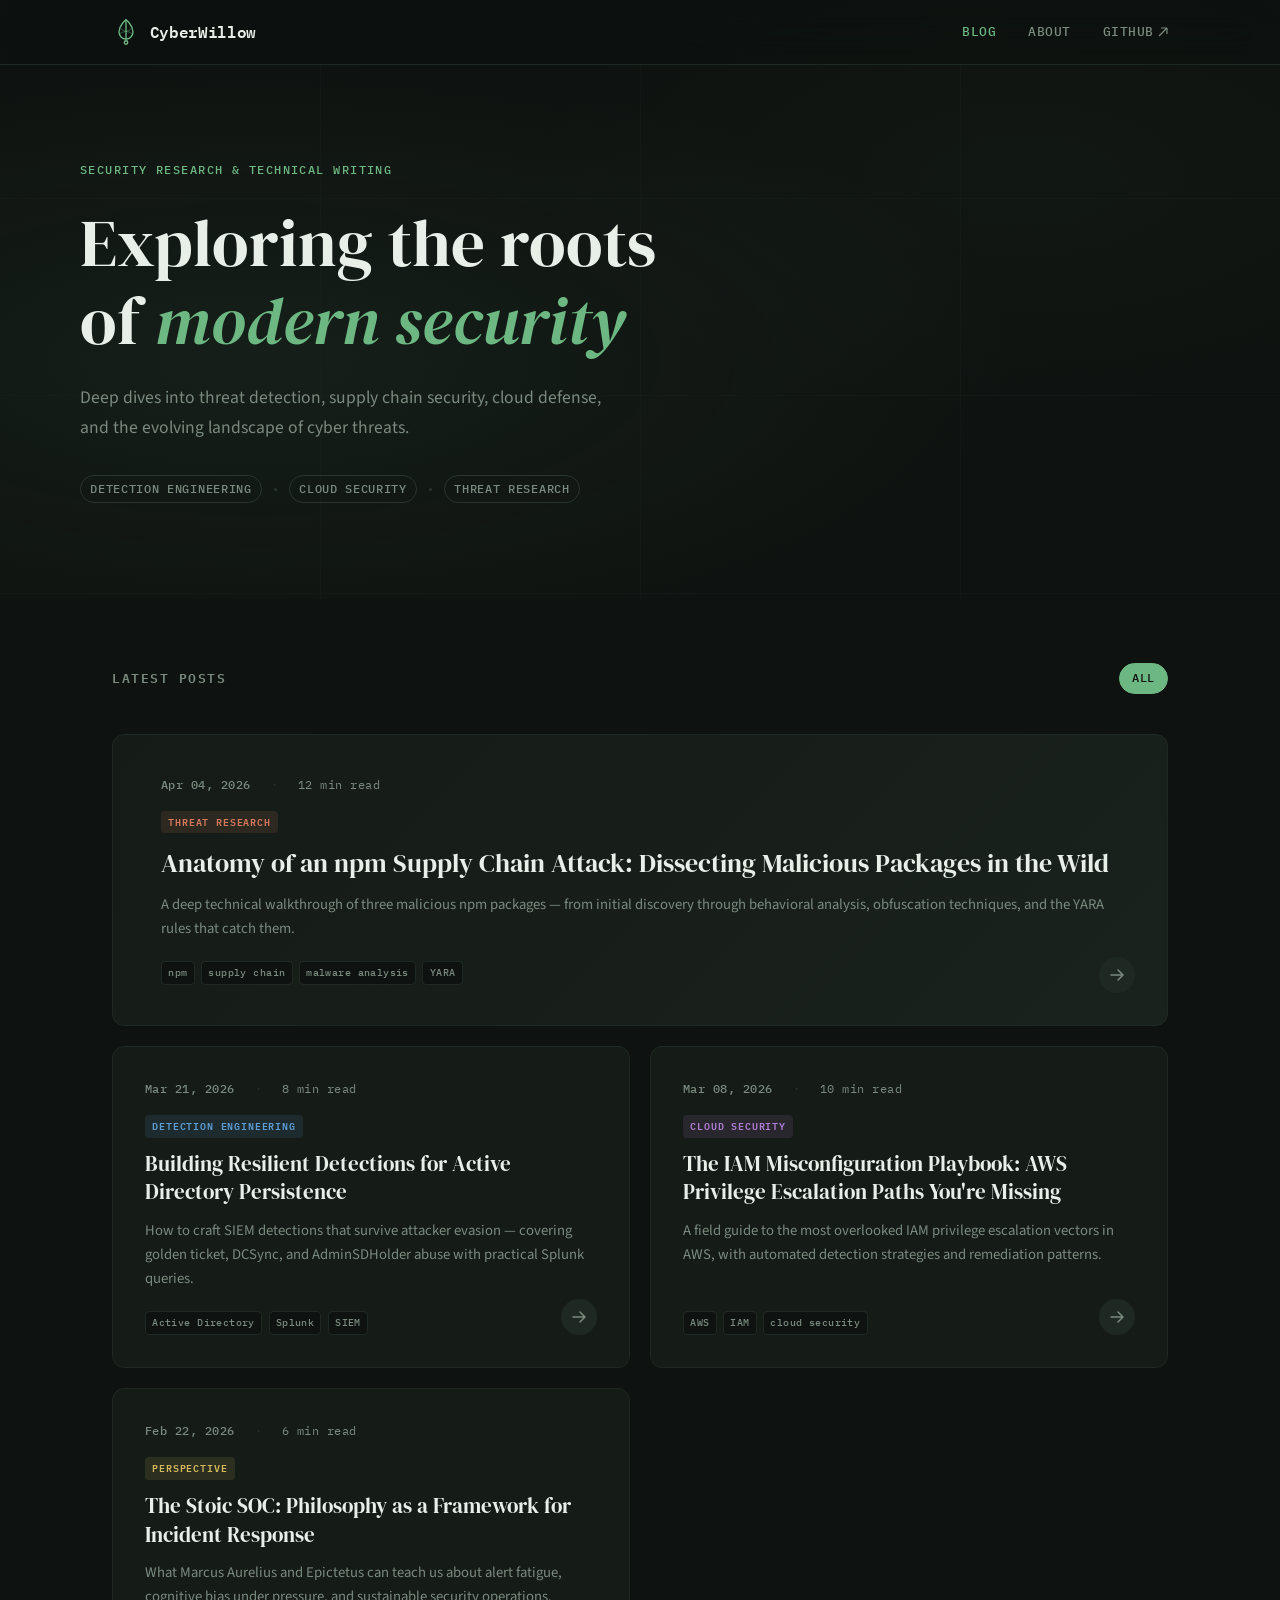
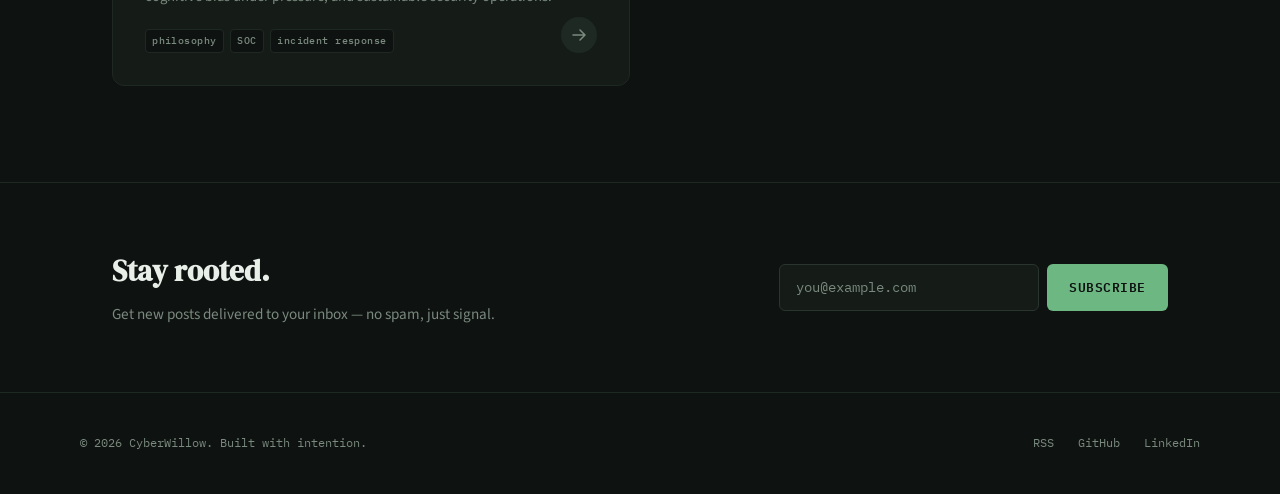
==== index.html @ e8bc6dd7 "Initial site launch — CyberWillow blog and portfolio - Homepage with 4 blog post cards and hero sect" ====
<!DOCTYPE html>
<html lang="en">
<head>
  <meta charset="UTF-8">
  <meta name="viewport" content="width=device-width, initial-scale=1.0">
  <title>CyberWillow — Security Research & Insights</title>
  <link rel="stylesheet" href="style.css">
  <link rel="preconnect" href="https://fonts.googleapis.com">
  <link rel="preconnect" href="https://fonts.gstatic.com" crossorigin>
  <link href="https://fonts.googleapis.com/css2?family=DM+Serif+Display:ital@0;1&family=IBM+Plex+Mono:wght@400;500;600&family=Source+Sans+3:wght@300;400;500;600;700&display=swap" rel="stylesheet">
</head>
<body>

  <!-- ═══════════════ NAVIGATION ═══════════════ -->
  <nav class="nav">
    <div class="nav__inner">
      <a href="/" class="nav__brand">
        <span class="nav__icon">
          <svg viewBox="0 0 32 32" fill="none" xmlns="http://www.w3.org/2000/svg">
            <path d="M16 2C16 2 8 8 8 16C8 20.4 11.6 24 16 24C20.4 24 24 20.4 24 16C24 8 16 2 16 2Z" stroke="currentColor" stroke-width="1.5" stroke-linecap="round" stroke-linejoin="round"/>
            <path d="M16 2V24" stroke="currentColor" stroke-width="1.5" stroke-linecap="round"/>
            <path d="M10 12C12 14 14 15 16 15C18 15 20 14 22 12" stroke="currentColor" stroke-width="1" stroke-linecap="round" opacity="0.5"/>
            <path d="M9 18C11.5 16 13.5 15.5 16 15.5C18.5 15.5 20.5 16 23 18" stroke="currentColor" stroke-width="1" stroke-linecap="round" opacity="0.5"/>
            <circle cx="16" cy="28" r="2" stroke="currentColor" stroke-width="1.5"/>
          </svg>
        </span>
        <span class="nav__name">CyberWillow</span>
      </a>
      <div class="nav__links">
        <a href="/" class="nav__link nav__link--active">Blog</a>
        <a href="/about.html" class="nav__link">About</a>
        <a href="https://github.com/cyberwillow" class="nav__link nav__link--ext" target="_blank" rel="noopener">
          GitHub
          <svg width="10" height="10" viewBox="0 0 10 10" fill="none"><path d="M1 9L9 1M9 1H3M9 1V7" stroke="currentColor" stroke-width="1.2"/></svg>
        </a>
      </div>
      <button class="nav__toggle" aria-label="Menu" onclick="document.body.classList.toggle('menu-open')">
        <span></span><span></span>
      </button>
    </div>
  </nav>

  <!-- ═══════════════ HERO ═══════════════ -->
  <header class="hero">
    <div class="hero__inner">
      <p class="hero__eyebrow">Security Research & Technical Writing</p>
      <h1 class="hero__title">
        <span class="hero__line">Exploring the roots</span>
        <span class="hero__line">of <em>modern security</em></span>
      </h1>
      <p class="hero__sub">
        Deep dives into threat detection, supply chain security, cloud defense,
        and the evolving landscape of cyber threats.
      </p>
      <div class="hero__meta">
        <span class="hero__tag">Detection Engineering</span>
        <span class="hero__dot"></span>
        <span class="hero__tag">Cloud Security</span>
        <span class="hero__dot"></span>
        <span class="hero__tag">Threat Research</span>
      </div>
    </div>
    <div class="hero__grid" aria-hidden="true">
      <div class="hero__gridline hero__gridline--v" style="--i:1"></div>
      <div class="hero__gridline hero__gridline--v" style="--i:2"></div>
      <div class="hero__gridline hero__gridline--v" style="--i:3"></div>
      <div class="hero__gridline hero__gridline--v" style="--i:4"></div>
      <div class="hero__gridline hero__gridline--h" style="--i:1"></div>
      <div class="hero__gridline hero__gridline--h" style="--i:2"></div>
      <div class="hero__gridline hero__gridline--h" style="--i:3"></div>
    </div>
  </header>

  <!-- ═══════════════ POSTS ═══════════════ -->
  <main class="posts">
    <div class="posts__header">
      <h2 class="posts__heading">Latest Posts</h2>
      <div class="posts__filter">
        <button class="filter-btn filter-btn--active" data-filter="all">All</button>
        <!-- Add more filter buttons as you create tag categories -->
      </div>
    </div>

    <div class="posts__grid">

      <!--
      ╔═══════════════════════════════════════════════════════════╗
      ║  HOW TO ADD A NEW POST                                    ║
      ║                                                           ║
      ║  1. Copy the <article> block below                        ║
      ║  2. Paste it at the TOP of posts__grid                    ║
      ║  3. Update the following:                                 ║
      ║     - href link to your post page                         ║
      ║     - post__date (date of publication)                    ║
      ║     - post__read (estimated read time)                    ║
      ║     - post__tag (category tag)                            ║
      ║     - post__title (title of the post)                     ║
      ║     - post__excerpt (short summary, ~2 sentences)         ║
      ║     - post__topics (comma-separated topic badges)         ║
      ║  4. Optionally set data-featured="true" for a wide card   ║
      ╚═══════════════════════════════════════════════════════════╝
      -->

      <!-- ── FEATURED POST (spans full width) ── -->
      <article class="post post--featured" data-featured="true">
        <a href="/posts/supply-chain-attacks-npm.html" class="post__link">
          <div class="post__top">
            <time class="post__date" datetime="2026-04-04">Apr 04, 2026</time>
            <span class="post__read">12 min read</span>
          </div>
          <span class="post__tag post__tag--threat">Threat Research</span>
          <h3 class="post__title">Anatomy of an npm Supply Chain Attack: Dissecting Malicious Packages in the Wild</h3>
          <p class="post__excerpt">
            A deep technical walkthrough of three malicious npm packages — from initial discovery
            through behavioral analysis, obfuscation techniques, and the YARA rules that catch them.
          </p>
          <div class="post__topics">
            <span>npm</span>
            <span>supply chain</span>
            <span>malware analysis</span>
            <span>YARA</span>
          </div>
          <span class="post__arrow">
            <svg width="20" height="20" viewBox="0 0 20 20" fill="none"><path d="M4 10H16M16 10L11 5M16 10L11 15" stroke="currentColor" stroke-width="1.5" stroke-linecap="round" stroke-linejoin="round"/></svg>
          </span>
        </a>
      </article>

      <!-- ── REGULAR POST ── -->
      <article class="post">
        <a href="/posts/ad-persistence-detection.html" class="post__link">
          <div class="post__top">
            <time class="post__date" datetime="2026-03-21">Mar 21, 2026</time>
            <span class="post__read">8 min read</span>
          </div>
          <span class="post__tag post__tag--detect">Detection Engineering</span>
          <h3 class="post__title">Building Resilient Detections for Active Directory Persistence</h3>
          <p class="post__excerpt">
            How to craft SIEM detections that survive attacker evasion — covering golden ticket,
            DCSync, and AdminSDHolder abuse with practical Splunk queries.
          </p>
          <div class="post__topics">
            <span>Active Directory</span>
            <span>Splunk</span>
            <span>SIEM</span>
          </div>
          <span class="post__arrow">
            <svg width="20" height="20" viewBox="0 0 20 20" fill="none"><path d="M4 10H16M16 10L11 5M16 10L11 15" stroke="currentColor" stroke-width="1.5" stroke-linecap="round" stroke-linejoin="round"/></svg>
          </span>
        </a>
      </article>

      <!-- ── REGULAR POST ── -->
      <article class="post">
        <a href="/posts/cloud-iam-misconfig.html" class="post__link">
          <div class="post__top">
            <time class="post__date" datetime="2026-03-08">Mar 08, 2026</time>
            <span class="post__read">10 min read</span>
          </div>
          <span class="post__tag post__tag--cloud">Cloud Security</span>
          <h3 class="post__title">The IAM Misconfiguration Playbook: AWS Privilege Escalation Paths You're Missing</h3>
          <p class="post__excerpt">
            A field guide to the most overlooked IAM privilege escalation vectors in AWS,
            with automated detection strategies and remediation patterns.
          </p>
          <div class="post__topics">
            <span>AWS</span>
            <span>IAM</span>
            <span>cloud security</span>
          </div>
          <span class="post__arrow">
            <svg width="20" height="20" viewBox="0 0 20 20" fill="none"><path d="M4 10H16M16 10L11 5M16 10L11 15" stroke="currentColor" stroke-width="1.5" stroke-linecap="round" stroke-linejoin="round"/></svg>
          </span>
        </a>
      </article>

      <!-- ── REGULAR POST ── -->
      <article class="post">
        <a href="/posts/stoic-incident-response.html" class="post__link">
          <div class="post__top">
            <time class="post__date" datetime="2026-02-22">Feb 22, 2026</time>
            <span class="post__read">6 min read</span>
          </div>
          <span class="post__tag post__tag--thought">Perspective</span>
          <h3 class="post__title">The Stoic SOC: Philosophy as a Framework for Incident Response</h3>
          <p class="post__excerpt">
            What Marcus Aurelius and Epictetus can teach us about alert fatigue,
            cognitive bias under pressure, and sustainable security operations.
          </p>
          <div class="post__topics">
            <span>philosophy</span>
            <span>SOC</span>
            <span>incident response</span>
          </div>
          <span class="post__arrow">
            <svg width="20" height="20" viewBox="0 0 20 20" fill="none"><path d="M4 10H16M16 10L11 5M16 10L11 15" stroke="currentColor" stroke-width="1.5" stroke-linecap="round" stroke-linejoin="round"/></svg>
          </span>
        </a>
      </article>

    </div>
  </main>

  <!-- ═══════════════ NEWSLETTER ═══════════════ -->
  <section class="newsletter">
    <div class="newsletter__inner">
      <div class="newsletter__text">
        <h2 class="newsletter__title">Stay rooted.</h2>
        <p class="newsletter__desc">Get new posts delivered to your inbox — no spam, just signal.</p>
      </div>
      <div class="newsletter__form">
        <input type="email" placeholder="you@example.com" class="newsletter__input" aria-label="Email address">
        <button class="newsletter__btn">Subscribe</button>
      </div>
    </div>
  </section>

  <!-- ═══════════════ FOOTER ═══════════════ -->
  <footer class="footer">
    <div class="footer__inner">
      <p class="footer__copy">&copy; 2026 CyberWillow. Built with intention.</p>
      <div class="footer__links">
        <a href="/rss.xml">RSS</a>
        <a href="https://github.com/cyberwillow" target="_blank" rel="noopener">GitHub</a>
        <a href="https://linkedin.com" target="_blank" rel="noopener">LinkedIn</a>
      </div>
    </div>
  </footer>

  <script>
    // Stagger post entrance animations
    document.querySelectorAll('.post').forEach((el, i) => {
      el.style.animationDelay = `${0.1 + i * 0.08}s`;
    });

    // Simple filter logic (extend as you add tags)
    document.querySelectorAll('.filter-btn').forEach(btn => {
      btn.addEventListener('click', () => {
        document.querySelectorAll('.filter-btn').forEach(b => b.classList.remove('filter-btn--active'));
        btn.classList.add('filter-btn--active');
      });
    });
  </script>

</body>
</html>
---- style.css ----
/* ═══════════════════════════════════════════════════════
   CyberWillow — style.css
   A dark editorial theme: deep charcoal, muted sage green,
   quiet confidence. Nature-meets-cyber.
   ═══════════════════════════════════════════════════════ */

/* ── TOKENS ── */
:root {
  --c-bg:         #0e1210;
  --c-surface:    #151b17;
  --c-surface-2:  #1a221d;
  --c-border:     #2a3530;
  --c-border-lt:  #1f2924;
  --c-text:       #c8cfc9;
  --c-text-dim:   #7a8a7f;
  --c-text-bright:#e8efe9;
  --c-accent:     #6db882;
  --c-accent-dim: #4a8a60;
  --c-accent-glow: rgba(109, 184, 130, 0.08);
  --c-tag-threat: #d4785c;
  --c-tag-detect: #5c9dd4;
  --c-tag-cloud:  #b07cd4;
  --c-tag-thought:#d4b85c;

  --f-display:    'DM Serif Display', Georgia, serif;
  --f-body:       'Source Sans 3', 'Segoe UI', sans-serif;
  --f-mono:       'IBM Plex Mono', 'Consolas', monospace;

  --w-content:    1120px;
  --w-narrow:     780px;
  --radius:       6px;
  --radius-lg:    12px;
  --transition:   0.3s cubic-bezier(0.25, 0.46, 0.45, 0.94);
}

/* ── RESET ── */
*, *::before, *::after { margin: 0; padding: 0; box-sizing: border-box; }
html { scroll-behavior: smooth; -webkit-font-smoothing: antialiased; }

body {
  font-family: var(--f-body);
  font-weight: 400;
  font-size: 16px;
  line-height: 1.7;
  color: var(--c-text);
  background: var(--c-bg);
  overflow-x: hidden;
}

a { color: inherit; text-decoration: none; }
img { max-width: 100%; display: block; }
button, input { font: inherit; border: none; outline: none; }

::selection {
  background: var(--c-accent);
  color: var(--c-bg);
}

/* ── NAVIGATION ── */
.nav {
  position: fixed;
  top: 0; left: 0; right: 0;
  z-index: 100;
  background: rgba(14, 18, 16, 0.85);
  backdrop-filter: blur(16px) saturate(1.4);
  -webkit-backdrop-filter: blur(16px) saturate(1.4);
  border-bottom: 1px solid var(--c-border-lt);
}

.nav__inner {
  max-width: var(--w-content);
  margin: 0 auto;
  padding: 0 2rem;
  height: 64px;
  display: flex;
  align-items: center;
  justify-content: space-between;
}

.nav__brand {
  display: flex;
  align-items: center;
  gap: 0.6rem;
}

.nav__icon {
  display: flex;
  width: 28px;
  height: 28px;
  color: var(--c-accent);
}

.nav__icon svg { width: 100%; height: 100%; }

.nav__name {
  font-family: var(--f-mono);
  font-weight: 600;
  font-size: 1rem;
  letter-spacing: -0.02em;
  color: var(--c-text-bright);
}

.nav__links {
  display: flex;
  align-items: center;
  gap: 2rem;
}

.nav__link {
  font-family: var(--f-mono);
  font-size: 0.8rem;
  font-weight: 500;
  letter-spacing: 0.04em;
  text-transform: uppercase;
  color: var(--c-text-dim);
  transition: color var(--transition);
  display: flex;
  align-items: center;
  gap: 4px;
}

.nav__link:hover,
.nav__link--active { color: var(--c-accent); }

.nav__toggle {
  display: none;
  flex-direction: column;
  gap: 5px;
  background: none;
  cursor: pointer;
  padding: 4px;
}
.nav__toggle span {
  width: 22px;
  height: 2px;
  background: var(--c-text);
  border-radius: 2px;
  transition: var(--transition);
}

/* ── HERO ── */
.hero {
  position: relative;
  padding: 10rem 2rem 6rem;
  overflow: hidden;
  background:
    radial-gradient(ellipse 60% 50% at 20% 60%, var(--c-accent-glow), transparent),
    radial-gradient(ellipse 40% 40% at 80% 30%, rgba(109,184,130,0.03), transparent);
}

.hero__inner {
  max-width: var(--w-content);
  margin: 0 auto;
  position: relative;
  z-index: 2;
}

.hero__eyebrow {
  font-family: var(--f-mono);
  font-size: 0.75rem;
  font-weight: 500;
  letter-spacing: 0.12em;
  text-transform: uppercase;
  color: var(--c-accent);
  margin-bottom: 1.5rem;
  animation: fadeUp 0.8s ease both;
}

.hero__title {
  font-family: var(--f-display);
  font-size: clamp(2.4rem, 5.5vw, 4.2rem);
  font-weight: 400;
  line-height: 1.15;
  color: var(--c-text-bright);
  margin-bottom: 1.5rem;
}

.hero__line {
  display: block;
  animation: fadeUp 0.8s ease both;
}
.hero__line:nth-child(1) { animation-delay: 0.1s; }
.hero__line:nth-child(2) { animation-delay: 0.2s; }

.hero__title em {
  font-style: italic;
  color: var(--c-accent);
}

.hero__sub {
  max-width: 540px;
  font-size: 1.1rem;
  color: var(--c-text-dim);
  line-height: 1.7;
  margin-bottom: 2rem;
  animation: fadeUp 0.8s ease 0.3s both;
}

.hero__meta {
  display: flex;
  align-items: center;
  gap: 0.75rem;
  flex-wrap: wrap;
  animation: fadeUp 0.8s ease 0.4s both;
}

.hero__tag {
  font-family: var(--f-mono);
  font-size: 0.72rem;
  font-weight: 500;
  letter-spacing: 0.06em;
  text-transform: uppercase;
  color: var(--c-text-dim);
  padding: 0.3em 0.8em;
  border: 1px solid var(--c-border);
  border-radius: 100px;
}

.hero__dot {
  width: 3px;
  height: 3px;
  border-radius: 50%;
  background: var(--c-border);
}

/* Hero Grid Lines (decorative) */
.hero__grid {
  position: absolute;
  inset: 0;
  z-index: 1;
  opacity: 0.25;
  pointer-events: none;
}

.hero__gridline {
  position: absolute;
  background: var(--c-border-lt);
}

.hero__gridline--v {
  width: 1px;
  top: 0;
  bottom: 0;
  left: calc(var(--i) * 25%);
}

.hero__gridline--h {
  height: 1px;
  left: 0;
  right: 0;
  top: calc(var(--i) * 33%);
}

/* ── POSTS SECTION ── */
.posts {
  max-width: var(--w-content);
  margin: 0 auto;
  padding: 4rem 2rem 6rem;
}

.posts__header {
  display: flex;
  align-items: center;
  justify-content: space-between;
  margin-bottom: 2.5rem;
  flex-wrap: wrap;
  gap: 1rem;
}

.posts__heading {
  font-family: var(--f-mono);
  font-size: 0.8rem;
  font-weight: 600;
  letter-spacing: 0.12em;
  text-transform: uppercase;
  color: var(--c-text-dim);
}

.filter-btn {
  background: none;
  font-family: var(--f-mono);
  font-size: 0.75rem;
  font-weight: 500;
  letter-spacing: 0.06em;
  text-transform: uppercase;
  color: var(--c-text-dim);
  padding: 0.35em 1em;
  border: 1px solid var(--c-border);
  border-radius: 100px;
  cursor: pointer;
  transition: all var(--transition);
}

.filter-btn:hover { border-color: var(--c-accent-dim); color: var(--c-text); }
.filter-btn--active {
  background: var(--c-accent);
  color: var(--c-bg);
  border-color: var(--c-accent);
}

/* ── POST GRID ── */
.posts__grid {
  display: grid;
  grid-template-columns: repeat(2, 1fr);
  gap: 1.25rem;
}

/* ── POST CARD ── */
.post {
  animation: fadeUp 0.6s ease both;
}

.post__link {
  display: flex;
  flex-direction: column;
  padding: 2rem;
  background: var(--c-surface);
  border: 1px solid var(--c-border-lt);
  border-radius: var(--radius-lg);
  transition: all var(--transition);
  height: 100%;
  position: relative;
  overflow: hidden;
}

.post__link::before {
  content: '';
  position: absolute;
  top: 0; left: 0;
  width: 100%;
  height: 2px;
  background: linear-gradient(90deg, var(--c-accent) 0%, transparent 100%);
  opacity: 0;
  transition: opacity var(--transition);
}

.post__link:hover {
  border-color: var(--c-border);
  background: var(--c-surface-2);
  transform: translateY(-2px);
  box-shadow: 0 8px 32px rgba(0,0,0,0.25);
}

.post__link:hover::before { opacity: 1; }

/* Featured post spans full width */
.post--featured {
  grid-column: 1 / -1;
}

.post--featured .post__link {
  padding: 2.5rem 3rem;
  background:
    linear-gradient(135deg, var(--c-surface) 0%, var(--c-surface-2) 100%);
}

.post--featured .post__title {
  font-size: 1.6rem;
}

/* Post internals */
.post__top {
  display: flex;
  align-items: center;
  gap: 1.25rem;
  margin-bottom: 1rem;
}

.post__date {
  font-family: var(--f-mono);
  font-size: 0.72rem;
  font-weight: 500;
  color: var(--c-text-dim);
  letter-spacing: 0.04em;
}

.post__read {
  font-family: var(--f-mono);
  font-size: 0.72rem;
  color: var(--c-text-dim);
  letter-spacing: 0.04em;
}

.post__read::before {
  content: '·';
  margin-right: 1.25rem;
  color: var(--c-border);
}

.post__tag {
  display: inline-block;
  font-family: var(--f-mono);
  font-size: 0.65rem;
  font-weight: 600;
  letter-spacing: 0.08em;
  text-transform: uppercase;
  padding: 0.25em 0.7em;
  border-radius: 4px;
  margin-bottom: 0.8rem;
  width: fit-content;
}

.post__tag--threat { background: rgba(212,120,92,0.12); color: var(--c-tag-threat); }
.post__tag--detect { background: rgba(92,157,212,0.12); color: var(--c-tag-detect); }
.post__tag--cloud  { background: rgba(176,124,212,0.12); color: var(--c-tag-cloud); }
.post__tag--thought{ background: rgba(212,184,92,0.12); color: var(--c-tag-thought); }

.post__title {
  font-family: var(--f-display);
  font-size: 1.3rem;
  font-weight: 400;
  line-height: 1.35;
  color: var(--c-text-bright);
  margin-bottom: 0.75rem;
  transition: color var(--transition);
}

.post__link:hover .post__title { color: var(--c-accent); }

.post__excerpt {
  font-size: 0.92rem;
  color: var(--c-text-dim);
  line-height: 1.65;
  flex-grow: 1;
  margin-bottom: 1.25rem;
}

.post__topics {
  display: flex;
  flex-wrap: wrap;
  gap: 0.4rem;
}

.post__topics span {
  font-family: var(--f-mono);
  font-size: 0.65rem;
  font-weight: 500;
  letter-spacing: 0.04em;
  color: var(--c-text-dim);
  background: var(--c-bg);
  padding: 0.2em 0.6em;
  border-radius: 4px;
  border: 1px solid var(--c-border-lt);
}

.post__arrow {
  position: absolute;
  bottom: 2rem;
  right: 2rem;
  width: 36px;
  height: 36px;
  display: flex;
  align-items: center;
  justify-content: center;
  border-radius: 50%;
  background: var(--c-border-lt);
  color: var(--c-text-dim);
  transition: all var(--transition);
}

.post__link:hover .post__arrow {
  background: var(--c-accent);
  color: var(--c-bg);
  transform: translateX(4px);
}

/* ── NEWSLETTER ── */
.newsletter {
  border-top: 1px solid var(--c-border-lt);
  border-bottom: 1px solid var(--c-border-lt);
}

.newsletter__inner {
  max-width: var(--w-content);
  margin: 0 auto;
  padding: 4rem 2rem;
  display: flex;
  align-items: center;
  justify-content: space-between;
  gap: 2rem;
  flex-wrap: wrap;
}

.newsletter__title {
  font-family: var(--f-display);
  font-size: 1.8rem;
  color: var(--c-text-bright);
  margin-bottom: 0.4rem;
}

.newsletter__desc {
  color: var(--c-text-dim);
  font-size: 0.95rem;
}

.newsletter__form {
  display: flex;
  gap: 0.5rem;
}

.newsletter__input {
  padding: 0.7rem 1rem;
  font-family: var(--f-mono);
  font-size: 0.85rem;
  background: var(--c-surface);
  border: 1px solid var(--c-border);
  border-radius: var(--radius);
  color: var(--c-text-bright);
  width: 260px;
  transition: border-color var(--transition);
}

.newsletter__input::placeholder { color: var(--c-text-dim); }
.newsletter__input:focus { border-color: var(--c-accent); }

.newsletter__btn {
  padding: 0.7rem 1.4rem;
  font-family: var(--f-mono);
  font-size: 0.8rem;
  font-weight: 600;
  letter-spacing: 0.04em;
  text-transform: uppercase;
  background: var(--c-accent);
  color: var(--c-bg);
  border-radius: var(--radius);
  cursor: pointer;
  transition: all var(--transition);
}

.newsletter__btn:hover {
  background: var(--c-accent-dim);
  transform: translateY(-1px);
}

/* ── FOOTER ── */
.footer {
  padding: 2.5rem 2rem;
}

.footer__inner {
  max-width: var(--w-content);
  margin: 0 auto;
  display: flex;
  align-items: center;
  justify-content: space-between;
  flex-wrap: wrap;
  gap: 1rem;
}

.footer__copy {
  font-family: var(--f-mono);
  font-size: 0.75rem;
  color: var(--c-text-dim);
}

.footer__links {
  display: flex;
  gap: 1.5rem;
}

.footer__links a {
  font-family: var(--f-mono);
  font-size: 0.75rem;
  color: var(--c-text-dim);
  transition: color var(--transition);
}

.footer__links a:hover { color: var(--c-accent); }

/* ── ANIMATIONS ── */
@keyframes fadeUp {
  from {
    opacity: 0;
    transform: translateY(20px);
  }
  to {
    opacity: 1;
    transform: translateY(0);
  }
}

/* ── RESPONSIVE ── */
@media (max-width: 768px) {
  .nav__links { display: none; }
  .nav__toggle { display: flex; }

  body.menu-open .nav__links {
    display: flex;
    flex-direction: column;
    position: absolute;
    top: 64px;
    left: 0; right: 0;
    background: rgba(14, 18, 16, 0.97);
    padding: 1.5rem 2rem;
    gap: 1.2rem;
    border-bottom: 1px solid var(--c-border-lt);
    animation: fadeUp 0.3s ease;
  }

  body.menu-open .nav__toggle span:first-child {
    transform: rotate(45deg) translate(3px, 3px);
  }
  body.menu-open .nav__toggle span:last-child {
    transform: rotate(-45deg) translate(3px, -3px);
  }

  .hero { padding: 8rem 1.5rem 4rem; }
  .hero__title { font-size: clamp(1.8rem, 7vw, 2.8rem); }

  .posts { padding: 3rem 1.5rem 4rem; }
  .posts__grid { grid-template-columns: 1fr; }

  .post--featured .post__link { padding: 1.75rem; }
  .post--featured .post__title { font-size: 1.3rem; }

  .newsletter__inner { flex-direction: column; text-align: center; }
  .newsletter__form { width: 100%; flex-direction: column; }
  .newsletter__input { width: 100%; }
}

@media (max-width: 480px) {
  .hero { padding: 7rem 1rem 3rem; }
  .posts { padding: 2rem 1rem 3rem; }
  .post__link { padding: 1.5rem; }
  .post__arrow { display: none; }
}


/* ═══════════════════════════════════════════════════════
   ABOUT PAGE
   ═══════════════════════════════════════════════════════ */

.about {
  padding: 8rem 2rem 6rem;
}

.about__inner {
  max-width: var(--w-content);
  margin: 0 auto;
  display: grid;
  grid-template-columns: 280px 1fr;
  gap: 5rem;
  align-items: start;
}

/* Left column */
.about__hero {
  position: sticky;
  top: 96px;
  text-align: center;
  animation: fadeUp 0.6s ease both;
}

.about__avatar {
  width: 120px;
  height: 120px;
  margin: 0 auto 1.5rem;
  border-radius: 50%;
  overflow: hidden;
  border: 2px solid var(--c-border);
}

.about__avatar img {
  width: 100%;
  height: 100%;
  object-fit: cover;
}

.about__avatar-placeholder {
  width: 100%;
  height: 100%;
}

.about__name {
  font-family: var(--f-display);
  font-size: 1.6rem;
  color: var(--c-text-bright);
  margin-bottom: 0.25rem;
}

.about__role {
  font-family: var(--f-mono);
  font-size: 0.78rem;
  font-weight: 500;
  letter-spacing: 0.04em;
  color: var(--c-accent);
  margin-bottom: 1.5rem;
}

.about__links {
  display: flex;
  flex-direction: column;
  gap: 0.5rem;
}

.about__social {
  display: flex;
  align-items: center;
  justify-content: center;
  gap: 0.6rem;
  font-family: var(--f-mono);
  font-size: 0.78rem;
  font-weight: 500;
  color: var(--c-text-dim);
  padding: 0.55rem 1rem;
  border: 1px solid var(--c-border-lt);
  border-radius: var(--radius);
  transition: all var(--transition);
}

.about__social:hover {
  color: var(--c-accent);
  border-color: var(--c-accent-dim);
  background: var(--c-accent-glow);
}

/* Right column */
.about__content {
  animation: fadeUp 0.6s ease 0.15s both;
}

.about__section {
  margin-bottom: 3rem;
}

.about__section:last-child { margin-bottom: 0; }

.about__heading {
  font-family: var(--f-mono);
  font-size: 0.72rem;
  font-weight: 600;
  letter-spacing: 0.12em;
  text-transform: uppercase;
  color: var(--c-accent);
  margin-bottom: 1.25rem;
  padding-bottom: 0.75rem;
  border-bottom: 1px solid var(--c-border-lt);
}

.about__content p {
  font-size: 1rem;
  line-height: 1.8;
  color: var(--c-text);
  margin-bottom: 1rem;
}

.about__content p:last-child { margin-bottom: 0; }

/* Certs */
.about__certs {
  display: grid;
  grid-template-columns: repeat(2, 1fr);
  gap: 0.75rem;
}

.about__cert {
  display: flex;
  align-items: center;
  gap: 0.75rem;
  padding: 0.8rem 1rem;
  background: var(--c-surface);
  border: 1px solid var(--c-border-lt);
  border-radius: var(--radius);
}

.about__cert-badge {
  font-family: var(--f-mono);
  font-size: 0.7rem;
  font-weight: 600;
  letter-spacing: 0.06em;
  color: var(--c-bg);
  background: var(--c-accent);
  padding: 0.25em 0.5em;
  border-radius: 4px;
  white-space: nowrap;
}

.about__cert-name {
  font-size: 0.85rem;
  color: var(--c-text-dim);
  line-height: 1.3;
}

/* Focus areas */
.about__focus-grid {
  display: grid;
  grid-template-columns: repeat(2, 1fr);
  gap: 1rem;
}

.about__focus {
  display: flex;
  gap: 0.85rem;
  padding: 1.25rem;
  background: var(--c-surface);
  border: 1px solid var(--c-border-lt);
  border-radius: var(--radius-lg);
  transition: border-color var(--transition);
}

.about__focus:hover { border-color: var(--c-border); }

.about__focus-icon {
  flex-shrink: 0;
  width: 36px;
  height: 36px;
  display: flex;
  align-items: center;
  justify-content: center;
  background: var(--c-accent-glow);
  border-radius: 8px;
  color: var(--c-accent);
}

.about__focus strong {
  display: block;
  font-family: var(--f-body);
  font-size: 0.92rem;
  font-weight: 600;
  color: var(--c-text-bright);
  margin-bottom: 0.25rem;
}

.about__focus p {
  font-size: 0.82rem;
  line-height: 1.55;
  color: var(--c-text-dim);
  margin: 0;
}

.about__section--cta {
  padding: 1.5rem;
  background: var(--c-surface);
  border: 1px solid var(--c-border-lt);
  border-radius: var(--radius-lg);
}

.about__inline-link {
  color: var(--c-accent);
  text-decoration: underline;
  text-underline-offset: 3px;
  text-decoration-color: var(--c-accent-dim);
  transition: text-decoration-color var(--transition);
}

.about__inline-link:hover {
  text-decoration-color: var(--c-accent);
}

/* About responsive */
@media (max-width: 768px) {
  .about { padding: 6rem 1.5rem 4rem; }
  .about__inner {
    grid-template-columns: 1fr;
    gap: 3rem;
  }
  .about__hero {
    position: static;
  }
  .about__certs { grid-template-columns: 1fr; }
  .about__focus-grid { grid-template-columns: 1fr; }
}


/* ═══════════════════════════════════════════════════════
   BLOG POST PAGE
   ═══════════════════════════════════════════════════════ */

/* Post Header */
.post-header {
  padding: 8rem 2rem 3rem;
  background:
    radial-gradient(ellipse 50% 50% at 30% 70%, var(--c-accent-glow), transparent);
}

.post-header__inner {
  max-width: var(--w-narrow);
  margin: 0 auto;
  animation: fadeUp 0.6s ease both;
}

.post-header__back {
  display: inline-flex;
  align-items: center;
  gap: 0.4rem;
  font-family: var(--f-mono);
  font-size: 0.75rem;
  font-weight: 500;
  letter-spacing: 0.04em;
  text-transform: uppercase;
  color: var(--c-text-dim);
  margin-bottom: 2rem;
  transition: color var(--transition);
}

.post-header__back:hover { color: var(--c-accent); }

.post-header__meta {
  display: flex;
  align-items: center;
  gap: 0.6rem;
  margin-bottom: 1rem;
}

.post-header__date,
.post-header__read {
  font-family: var(--f-mono);
  font-size: 0.75rem;
  color: var(--c-text-dim);
  letter-spacing: 0.04em;
}

.post-header__sep { color: var(--c-border); }

.post-header__title {
  font-family: var(--f-display);
  font-size: clamp(1.8rem, 4vw, 2.8rem);
  font-weight: 400;
  line-height: 1.2;
  color: var(--c-text-bright);
  margin-bottom: 1rem;
  margin-top: 0.75rem;
}

.post-header__subtitle {
  font-size: 1.1rem;
  color: var(--c-text-dim);
  line-height: 1.65;
  margin-bottom: 1.25rem;
}

/* Post Body */
.post-content {
  max-width: var(--w-narrow);
  margin: 0 auto;
  padding: 3rem 2rem 6rem;
}

.post-body {
  animation: fadeUp 0.6s ease 0.1s both;
}

.post-body p {
  font-size: 1.05rem;
  line-height: 1.85;
  color: var(--c-text);
  margin-bottom: 1.5rem;
}

.post-body h2 {
  font-family: var(--f-display);
  font-size: 1.6rem;
  color: var(--c-text-bright);
  margin-top: 3rem;
  margin-bottom: 1.25rem;
  padding-top: 1.5rem;
  border-top: 1px solid var(--c-border-lt);
}

.post-body h2:first-child {
  margin-top: 0;
  padding-top: 0;
  border-top: none;
}

.post-body h3 {
  font-family: var(--f-body);
  font-size: 1.15rem;
  font-weight: 600;
  color: var(--c-text-bright);
  margin-top: 2rem;
  margin-bottom: 1rem;
}

/* Inline code */
.post-body code {
  font-family: var(--f-mono);
  font-size: 0.88em;
  background: var(--c-surface-2);
  color: var(--c-accent);
  padding: 0.15em 0.45em;
  border-radius: 4px;
  border: 1px solid var(--c-border-lt);
}

/* Code blocks */
.post-body pre {
  background: var(--c-surface);
  border: 1px solid var(--c-border-lt);
  border-radius: var(--radius-lg);
  padding: 1.5rem;
  margin-bottom: 1.75rem;
  overflow-x: auto;
  position: relative;
}

.post-body pre code {
  font-size: 0.85rem;
  line-height: 1.7;
  background: none;
  border: none;
  padding: 0;
  color: var(--c-text);
}

/* Blockquotes */
.post-body blockquote {
  border-left: 3px solid var(--c-accent);
  margin: 2rem 0;
  padding: 1rem 1.5rem;
  background: var(--c-accent-glow);
  border-radius: 0 var(--radius) var(--radius) 0;
  font-style: italic;
  color: var(--c-text);
  font-size: 1.05rem;
  line-height: 1.7;
}

/* Callouts */
.callout {
  padding: 1.25rem 1.5rem;
  margin: 1.75rem 0;
  border-radius: var(--radius-lg);
  border-left: 3px solid;
  font-size: 0.92rem;
  line-height: 1.65;
}

.callout strong {
  display: block;
  font-family: var(--f-mono);
  font-size: 0.72rem;
  font-weight: 600;
  letter-spacing: 0.08em;
  text-transform: uppercase;
  margin-bottom: 0.4rem;
}

.callout--info {
  background: rgba(92, 157, 212, 0.06);
  border-color: var(--c-tag-detect);
  color: var(--c-text);
}
.callout--info strong { color: var(--c-tag-detect); }

.callout--warn {
  background: rgba(212, 120, 92, 0.06);
  border-color: var(--c-tag-threat);
  color: var(--c-text);
}
.callout--warn strong { color: var(--c-tag-threat); }

.callout--tip {
  background: rgba(109, 184, 130, 0.06);
  border-color: var(--c-accent);
  color: var(--c-text);
}
.callout--tip strong { color: var(--c-accent); }

/* Lists */
.post-body ul,
.post-body ol {
  margin: 1rem 0 1.75rem 1.5rem;
  color: var(--c-text);
}

.post-body li {
  font-size: 1rem;
  line-height: 1.75;
  margin-bottom: 0.5rem;
  padding-left: 0.25rem;
}

.post-body ul li::marker { color: var(--c-accent); }
.post-body ol li::marker {
  font-family: var(--f-mono);
  font-weight: 600;
  color: var(--c-accent);
}

/* Images */
.post-body figure {
  margin: 2rem 0;
}

.post-body__img,
.post-body figure img {
  width: 100%;
  border-radius: var(--radius-lg);
  border: 1px solid var(--c-border-lt);
}

.post-body figcaption {
  font-family: var(--f-mono);
  font-size: 0.75rem;
  color: var(--c-text-dim);
  text-align: center;
  margin-top: 0.75rem;
  letter-spacing: 0.02em;
}

/* Tables */
.post-body table {
  width: 100%;
  border-collapse: collapse;
  margin: 1.5rem 0 2rem;
  font-size: 0.9rem;
}

.post-body thead {
  border-bottom: 2px solid var(--c-border);
}

.post-body th {
  font-family: var(--f-mono);
  font-size: 0.72rem;
  font-weight: 600;
  letter-spacing: 0.08em;
  text-transform: uppercase;
  color: var(--c-text-dim);
  text-align: left;
  padding: 0.75rem 1rem;
}

.post-body td {
  padding: 0.75rem 1rem;
  border-bottom: 1px solid var(--c-border-lt);
  color: var(--c-text);
}

.post-body tbody tr:hover {
  background: var(--c-surface);
}

/* Post nav (prev/next) */
.post-nav {
  border-top: 1px solid var(--c-border-lt);
}

.post-nav__inner {
  max-width: var(--w-narrow);
  margin: 0 auto;
  padding: 2.5rem 2rem;
  display: flex;
  justify-content: space-between;
}

.post-nav__link {
  transition: color var(--transition);
}

.post-nav__link:hover { color: var(--c-accent); }

.post-nav__label {
  display: block;
  font-family: var(--f-mono);
  font-size: 0.72rem;
  font-weight: 500;
  letter-spacing: 0.06em;
  text-transform: uppercase;
  color: var(--c-text-dim);
  margin-bottom: 0.3rem;
}

.post-nav__title {
  font-family: var(--f-display);
  font-size: 1.05rem;
  color: var(--c-text-bright);
}

.post-nav__link--next { text-align: right; }
.post-nav__link--home { color: var(--c-text-dim); }

/* Post page responsive */
@media (max-width: 768px) {
  .post-header { padding: 6rem 1.5rem 2.5rem; }
  .post-content { padding: 2rem 1.5rem 4rem; }
  .post-body pre { padding: 1rem; }
  .post-nav__inner { flex-direction: column; gap: 1.5rem; }
  .post-nav__link--next { text-align: left; }
}
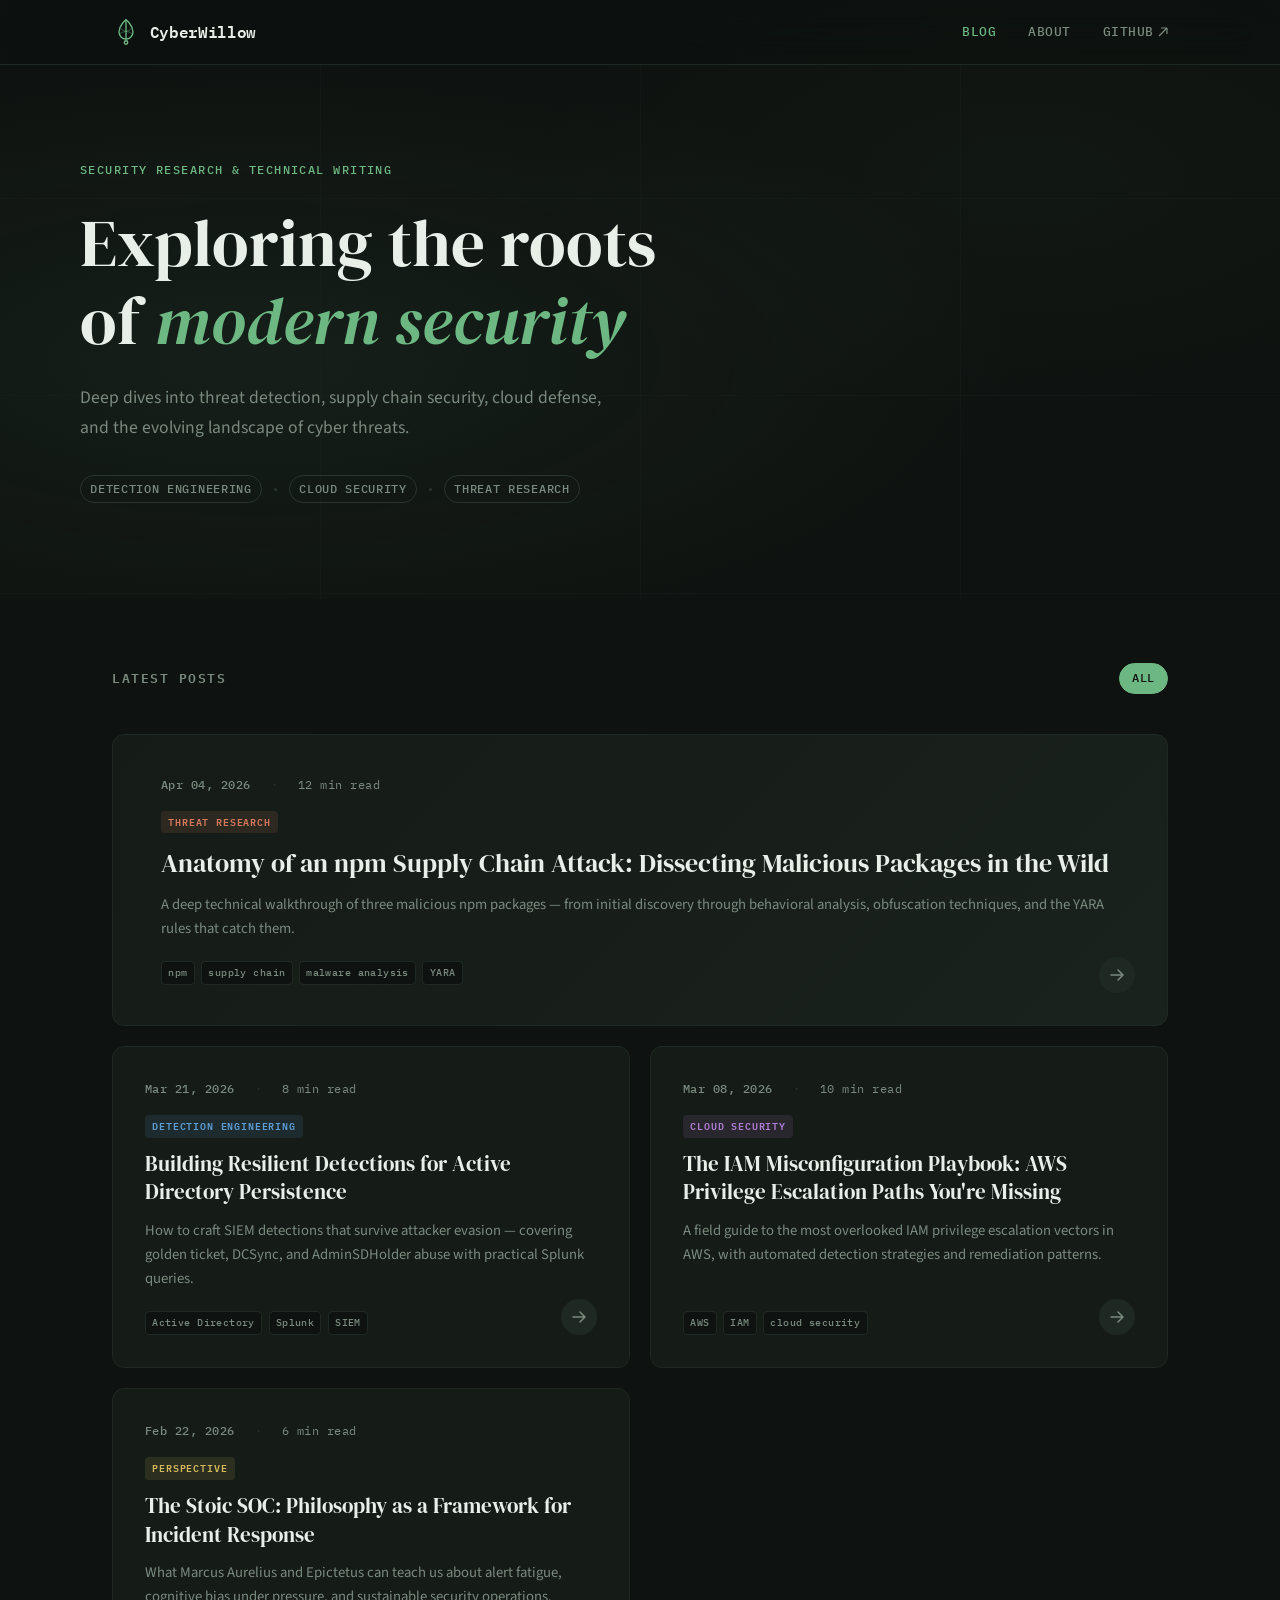
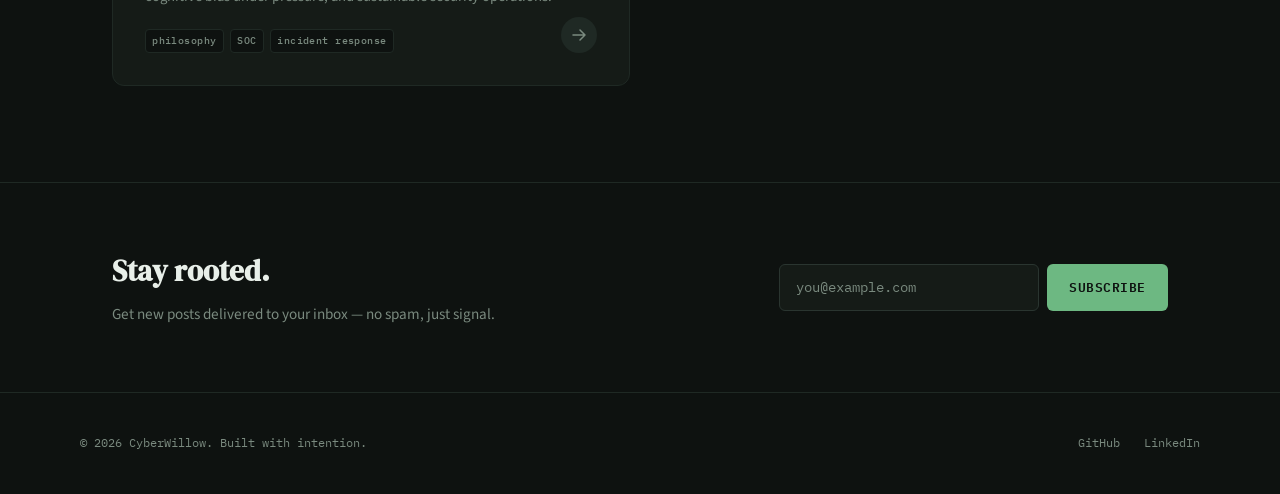
==== commit 486efcb5: "Fix broken footer links across all pages - Update all footer LinkedIn links to full profile URL - Re" ====
--- a/index.html
+++ b/index.html
@@ -220,9 +220,9 @@
     <div class="footer__inner">
       <p class="footer__copy">&copy; 2026 CyberWillow. Built with intention.</p>
       <div class="footer__links">
-        <a href="/rss.xml">RSS</a>
+        
         <a href="https://github.com/cyberwillow" target="_blank" rel="noopener">GitHub</a>
-        <a href="https://linkedin.com" target="_blank" rel="noopener">LinkedIn</a>
+        <a href="https://www.linkedin.com/in/hunter-e-schwartz/" target="_blank" rel="noopener">LinkedIn</a>
       </div>
     </div>
   </footer>
